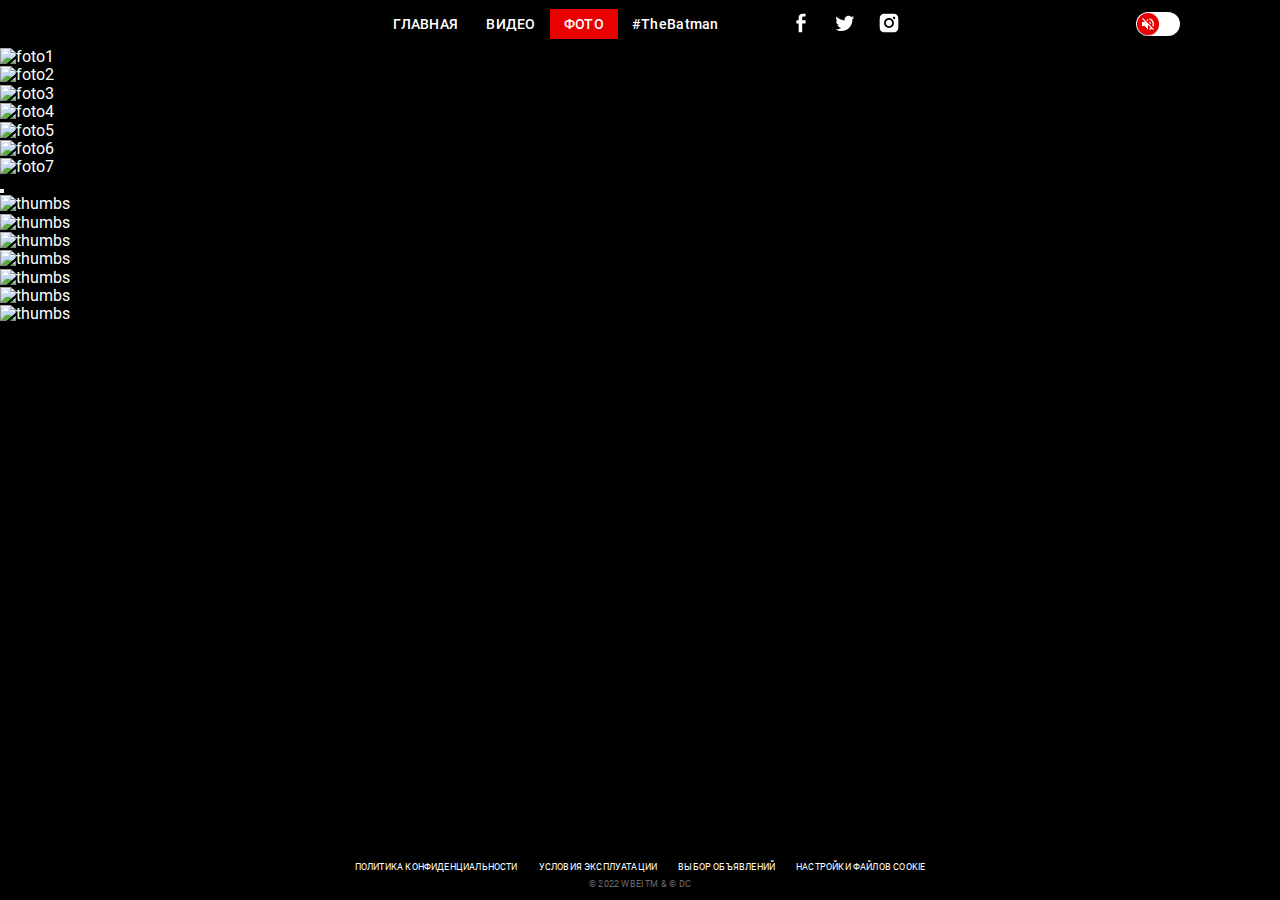
==== photo.html @ 7c3d6215 "Add files via upload" ====
<!DOCTYPE html>
<html lang="ru">
<head>
    <meta charset="UTF-8">
    <meta http-equiv="X-UA-Compatible" content="IE=edge">
    <meta name="viewport" content="width=device-width, initial-scale=1.0">
    <title>THE BATMAN</title>
    <link rel="stylesheet" href="css/normolize.css">
    <link rel="stylesheet" href="css/swiper-bundle.min.css"/>
    <link rel="stylesheet" href="css/style.css">
    <script defer src="js/swiper-bundle.min.js"></script>
    <script defer src="js/app.js"></script>
</head>
<body>
    <header class="header">
        <button class="navigation__burger burger__open">
            <img src="img/menu.svg" alt="icon_burger" class="logo__open">
        </button>
        <nav class="header__navigation navigation">
            <button class="navigation__burger burger__close">
                <img src="img/close.svg" alt="icon_burger" class="logo__close">
            </button>
            <ul class="navigation__list">
                <li class="navigation__item">
                    <a href="index.html" class="navigation__link">Главная</a>
                </li>
                <li class="navigation__item">
                    <a href="video.html" class="navigation__link">Видео</a>
                </li>
                <li class="navigation__item">
                    <a href="#" class="navigation__link navigation__link_active">Фото</a>
                </li>
            </ul>
            <div class="header__hashtag">#TheBatman</div>
            <ul class="header__social">
                <li class="social__item">
                    <a href="#" class="socail__link"><img src="img/facebook.svg" alt="facebook" width="24" height="24"></a>
                </li>
                <li class="social__item">
                    <a href="#" class="socail__link"><img src="img/tweeter.svg" alt="twitter" width="24" height="24"></a>
                </li>
                <li class="social__item">
                    <a href="#" class="socail__link"><img src="img/instagram.svg" alt="instagram" width="24" height="24"></a>
                </li>
            </ul>
        </nav>
        <div class="mute">
            <input type="checkbox" id="mute" class="mute__checkbox">
            <label for="mute" class="mute__label">mute</label>
        </div>
    </header>
    <main class="main main__slider">
        <div class="slider-main swiper">
            <ul class="slider-main__list swiper-wrapper">
                <li class="slider-main__item swiper-slide">
                    <img src="img/photo/photo01.jpg" alt="foto1" class="slider-main__img">
                </li>
                <li class="slider-main__item swiper-slide">
                    <img src="img/photo/photo02.jpg" alt="foto2" class="slider-main__img">
                </li>
                <li class="slider-main__item swiper-slide">
                    <img src="img/photo/photo03.jpg" alt="foto3" class="slider-main__img">
                </li>
                <li class="slider-main__item swiper-slide">
                    <img src="img/photo/photo04.jpg" alt="foto4" class="slider-main__img">
                </li>
                <li class="slider-main__item swiper-slide">
                    <img src="img/photo/photo05.jpg" alt="foto5" class="slider-main__img">
                </li>
                <li class="slider-main__item swiper-slide">
                    <img src="img/photo/photo06.jpg" alt="foto6" class="slider-main__img">
                </li>
                <li class="slider-main__item swiper-slide">
                    <img src="img/photo/photo07.jpg" alt="foto7" class="slider-main__img">
                </li>
            </ul>
        </div>
        <div class="pagination">
            <button class="pagination__arrow"></button>
            <div class="slider-thumbs swiper">
                <ul class="slider-thumbs__list swiper-wrapper">
                    <li class="slider-thumbs__item swiper-slide">
                        <img src="img/photo/photo01-thumbs.jpg" alt="thumbs" class="slide-thumbs__img" width="260" height="100">
                    </li>
                    <li class="slider-thumbs__item swiper-slide">
                        <img src="img/photo/photo02-thumbs.jpg" alt="thumbs" class="slide-thumbs__img" width="260" height="100">
                    </li>
                    <li class="slider-thumbs__item swiper-slide">
                        <img src="img/photo/photo03-thumbs.jpg" alt="thumbs" class="slide-thumbs__img" width="260" height="100">
                    </li>
                    <li class="slider-thumbs__item swiper-slide">
                        <img src="img/photo/photo04-thumbs.jpg" alt="thumbs" class="slide-thumbs__img" width="260" height="100">
                    </li>
                    <li class="slider-thumbs__item swiper-slide">
                        <img src="img/photo/photo05-thumbs.jpg" alt="thumbs" class="slide-thumbs__img" width="260" height="100">
                    </li>
                    <li class="slider-thumbs__item swiper-slide">
                        <img src="img/photo/photo06-thumbs.jpg" alt="thumbs" class="slide-thumbs__img" width="260" height="100">
                    </li>
                    <li class="slider-thumbs__item swiper-slide">
                        <img src="img/photo/photo07-thumbs.jpg" alt="thumbs" class="slide-thumbs__img" width="260" height="100">
                    </li>
                </ul>
            </div>
        </div>
    </main>
    <footer class="footer">
        <ul class="footer__links">
            <li><a href="#" class="footer__link">Политика конфиденциальности</a></li>
            <li><a href="#" class="footer__link">Условия эксплуатации</a></li>
            <li><a href="#" class="footer__link">Выбор объявлений</a></li>
            <li><a href="#" class="footer__link">Настройки файлов cookie</a></li>
        </ul>
        <div class="footer__copyright">© 2022 WBEI TM & © DC</div>
    </footer>
</body>
</html>
---- css/normolize.css ----
/*! normalize.css v8.0.1 | MIT License | github.com/necolas/normalize.css */

/* Document========================================================================== */
  html {line-height: 1.15;-webkit-text-size-adjust: 100%; box-sizing: border-box;}
  *, *::after, *::before {box-sizing: inherit;}

  /* Sections==========================================================================*/
  body {margin: 0;}
  main {display: block;}
  h1 {font-size: 2em;margin: 0.67em 0;} 
  h1, h2, h3, h4, h5, h6, p {margin: 0;}

  /* Grouping content==================================================================*/
  hr {box-sizing: content-box;height: 0;overflow: visible;}
  pre {font-family: monospace, monospace;font-size: 1em;}

  /* Text-level semantics==============================================================*/
  a {background-color: transparent; color: inherit; text-decoration: none;}
  abbr[title] {border-bottom: none; text-decoration: underline;text-decoration: underline dotted;}
  b,strong {font-weight: bolder;}
  code,kbd,samp {font-family: monospace, monospace;font-size: 1em;}
  small {font-size: 80%;}
  sub,sup {font-size: 75%;line-height: 0;position: relative;vertical-align: baseline;}
  sub {bottom: -0.25em;}
  sup {top: -0.5em;}
  ul {list-style: none; margin: 0; padding: 0;}
  
  /* Embedded content====================================================================*/
  img {border-style: none;max-width: 100%;height: auto;}

  /* Forms============================================================================== */
  button,input,optgroup,select,textarea {font-family: inherit; font-size: 100%; line-height: 1.15; margin: 0;}
  button,input {overflow: visible;}
  button,select {text-transform: none;}
  button,[type="button"],[type="reset"],[type="submit"] {-webkit-appearance: button;}
  button::-moz-focus-inner,[type="button"]::-moz-focus-inner,[type="reset"]::-moz-focus-inner,[type="submit"]::-moz-focus-inner {border-style: none;padding: 0;}
  button:-moz-focusring,[type="button"]:-moz-focusring,[type="reset"]:-moz-focusring,[type="submit"]:-moz-focusring {outline: 1px dotted ButtonText;}
  button {padding: 0; cursor: pointer;}
  fieldset {padding: 0.35em 0.75em 0.625em;}
  legend {box-sizing: border-box;color: inherit;display: table;max-width: 100%;padding: 0;white-space: normal;}
  progress {vertical-align: baseline;}
  textarea {overflow: auto;}
  [type="checkbox"],[type="radio"] {box-sizing: border-box;padding: 0;}[type="number"]::-webkit-inner-spin-button,[type="number"]::-webkit-outer-spin-button {height: auto;}
  [type="search"] {-webkit-appearance: textfield;outline-offset: -2px;}
  [type="search"]::-webkit-search-decoration {-webkit-appearance: none;}
  ::-webkit-file-upload-button {-webkit-appearance: button;font: inherit;}
  
  /* Interactive========================================================================== */
  details {display: block;}
  summary {display: list-item;}
  
  /* Misc================================================================================= */
  template {display: none;}
  [hidden] {display: none;}

  /* project setings================================================================================= */
  @font-face {
    font-family: roboto;
    font-weight: 400;
    font-display: swap;
    src: local('roboto'),
    url(../fonts/roboto-v29-latin_cyrillic-regular.woff2) format('woff2'),
    url(../fonts/roboto-v29-latin_cyrillic-regular.woff) format('woff');
  }
  @font-face {
    font-family: roboto;
    font-weight: 500;
    font-display: swap;
    src: local('roboto'),
    url(../fonts/roboto-v29-latin_cyrillic-500.woff2) format('woff2'),
    url(../fonts/roboto-v29-latin_cyrillic-500.woff) format('woff');
  }
---- css/style.css ----
body {
    background-color: #000;
    color: #fff;
    height: 100vh;
    min-width: 320px;
    font-family: roboto, sens-serif;
    display: flex;
    flex-direction: column;
    justify-content: space-between;
}
.header {
    padding: 9px 0;
    position: relative;
}
.burger__open {
    display: none;
}
.header__navigation {
}
.navigation {
    display: flex;
    justify-content: center;
    align-items: center;
    font-weight: 500;
    font-size: 14px;
    line-height: 16px;
    letter-spacing: 0.02em;
}
.burger__close {
    display: none;
}
.navigation__list {
    display: flex;
    text-transform: uppercase;
    margin-right: 14px;
}
.navigation__item {
}
.navigation__link {
    padding: 7px 14px;
    display: block;
}
.navigation__link_active {
    background-color: #E90000;
}
.header__hashtag {
    margin-right: 70px;
}
.header__social {
    display: flex;
}
.social__item:not(:last-child) {
    margin-right: 20px;
}
.socail__link {
}
.mute {
    position: absolute;
    right: 100px;
    top: 50%;
    transform: translateY(-50%);
    width: 44px;
    height: 24px;
    overflow: hidden;
    background-color: #fff;
    border-radius: 30px;
}
.mute__checkbox {
    position: relative;
    width: 100%;
    height: 100%;
    padding: 0;
    margin: 0;
    opacity: 0;
    cursor: pointer;
    z-index: 3;
}
.mute__label::before,
.mute__label::after {
    content: "";
    position: absolute;
    top: 1px;
    left: 1px;
    display: block;
    width: 22px;
    height: 22px;
    border-radius: 50%;
    background-color: #E90000;
    box-shadow: 0px 1px 1px rgba(69, 2, 2, 0.3);
    transition: left .3s ease-in-out, right .3s ease-in-out;
}
.mute__label::before {
    background-image: url(../img/volume_off.svg);
    background-position: center;
    background-repeat: no-repeat;
}
.mute__label::after {
    right: -22px;
    left: auto;
    background-image: url(../img/volume_up.svg);
    background-position: center;
    background-repeat: no-repeat;
}
.mute__checkbox:checked+.mute__label::before {
    left: -22px;
}
.mute__checkbox:checked+.mute__label::after {
    right: 1px;
}
.main {
    flex-grow: 1;
}
.main_index {
    display: flex;
    align-items: center;
    background-image: url(../img/bg.jpg); 
    background-position: top;
    background-size: cover;
    padding-left: 180px;
}
.logo {
    animation: zoomIn 1s;
}
@keyframes zoomIn {
    from {
        transform: scale3d(0,0,0);
    }
}
.footer {
    padding: 10px 10px;
    display: flex;
    flex-direction: column;
    align-items: center;
    font-size: 9px;
    line-height: 11px;
    letter-spacing: 0.02em;
    text-transform: uppercase;
}
.footer__links {
    display: flex;
    margin-bottom: 6px;
    gap: 21px;
}
.footer__link {
}
.footer__copyright {
    color: #6A6A6A;
}
@media (max-width: 1024px) {
    .mute {
        right: 20px;
    }
    .main_index {
        padding-left: 60px;
    }
}
@media (max-width: 768px) {
    .header {
        display: flex;
        align-items: center;
        padding: 0 20px;
    }
    .burger__close {
        position: absolute;
        display: block;
        top: 20px;
        left: 20px;
        background-color: transparent;
        border: none;
        width: 16px;
        height: 16px;
    }
    .burger__open {
        display: block;
        background-color: transparent;
        border: none;
        margin: 20px 0;
    }
    .navigation {
        position: fixed;
        top: 0;
        left: 0;
        bottom: 0;
        width: 240px;
        transform: translateX(-240px);
        background-color: #260707;
        flex-direction: column;
        justify-content: flex-start;
        padding-top: 90px;
        text-align: center;
        align-items: stretch; 
        transition: transform .3s ease-in-out;
    }
    .navigation_active {
        transform: translateX(0);
    }
    .navigation__list {
        flex-direction: column;
        margin-right: 0;
        gap: 6px;
        margin-bottom: 6px;
    }
    .navigation__link {
        padding: 12px 0;
    }
    .header__hashtag {
        margin-right: 0;
        margin-bottom: 40px;
    }
    .header__social {
        justify-content: center;
    }
    .main_index {
        padding: 0 0 0 30px;
    }
    .logo {
        width: 230px;
    }
    .footer {
        padding: 0 20px;
        text-align: center;
    }
}
@media (max-width: 580px) {
    .main_index {
        align-items: flex-end;
        justify-content: center;
        padding: 0 0 60px 0;
        background-image: linear-gradient(0.11deg, rgba(0, 0, 0, 0.76) 32.14%, rgba(255, 0, 0, 0) 72.56%), url(../img/photomobile.jpg);
    }
    .footer {
        font-size: 6px;
        line-height: 7px;
    }
    .logo {
        width: 125px;
    }
}
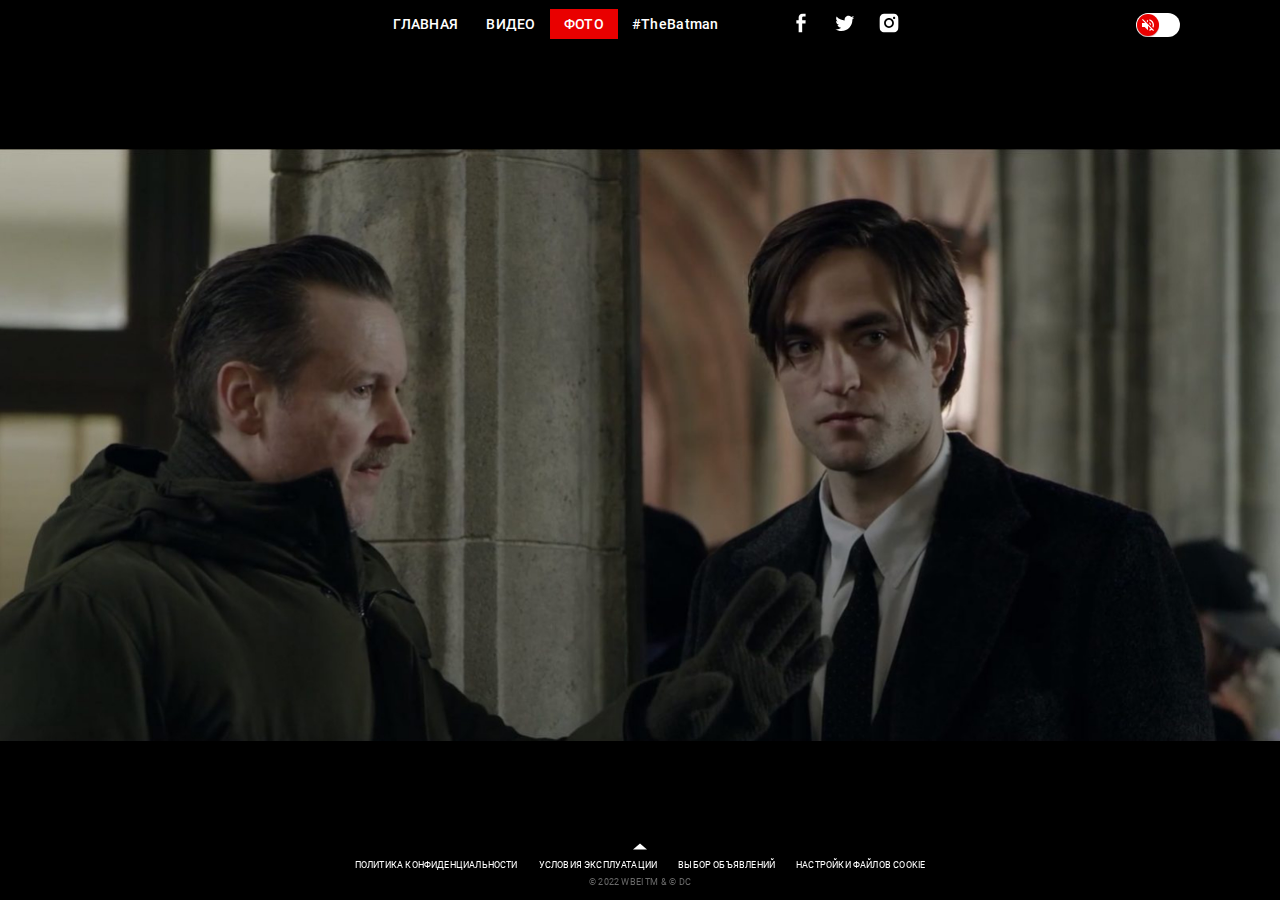
==== commit a7669cb8: "Full project" ====
--- a/photo.html
+++ b/photo.html
@@ -5,6 +5,7 @@
     <meta http-equiv="X-UA-Compatible" content="IE=edge">
     <meta name="viewport" content="width=device-width, initial-scale=1.0">
     <title>THE BATMAN</title>
+    <link rel="icon" href="img/ficon.png" type="image/png">
     <link rel="stylesheet" href="css/normolize.css">
     <link rel="stylesheet" href="css/swiper-bundle.min.css"/>
     <link rel="stylesheet" href="css/style.css">
@@ -13,7 +14,7 @@
 </head>
 <body>
     <header class="header">
-        <button class="navigation__burger burger__open">
+        <button class="burger burger__open">
             <img src="img/menu.svg" alt="icon_burger" class="logo__open">
         </button>
         <nav class="header__navigation navigation">
--- a/css/style.css
+++ b/css/style.css
@@ -9,13 +9,12 @@
     justify-content: space-between;
 }
 .header {
+    height: 50px;
     padding: 9px 0;
     position: relative;
 }
 .burger__open {
     display: none;
-}
-.header__navigation {
 }
 .navigation {
     display: flex;
@@ -34,8 +33,6 @@
     text-transform: uppercase;
     margin-right: 14px;
 }
-.navigation__item {
-}
 .navigation__link {
     padding: 7px 14px;
     display: block;
@@ -51,8 +48,6 @@
 }
 .social__item:not(:last-child) {
     margin-right: 20px;
-}
-.socail__link {
 }
 .mute {
     position: absolute;
@@ -109,6 +104,7 @@
 }
 .main {
     flex-grow: 1;
+    position: relative;
 }
 .main_index {
     display: flex;
@@ -127,6 +123,8 @@
     }
 }
 .footer {
+    position: relative;
+    z-index: 500;
     padding: 10px 10px;
     display: flex;
     flex-direction: column;
@@ -135,16 +133,83 @@
     line-height: 11px;
     letter-spacing: 0.02em;
     text-transform: uppercase;
+    height: 50px;
 }
 .footer__links {
     display: flex;
     margin-bottom: 6px;
     gap: 21px;
 }
-.footer__link {
-}
 .footer__copyright {
     color: #6A6A6A;
+}
+.main__slider {
+    height: calc(100% - 100px);
+    overflow: hidden;
+    padding-bottom: 10px;
+}
+/* ===============slider-photo================================= */
+.slider-main {
+    height: 100%;
+}
+.slider-main__item {
+    display: flex;
+    align-items: center;
+    justify-content: center;
+}
+.pagination {
+    position: absolute;
+    bottom: 0;
+    left: 0;
+    right: 0;
+    background-color: #000;
+    min-height: 144;
+    z-index: 400;
+    padding-top: 12px;
+    padding-bottom: 15px;
+    padding-left: 20px;
+    padding-right: 20px;
+    transform: translateY(calc(100% - 25px));
+    transition: transform 1s ease-in-out;
+}
+.pagination_active {
+    transform: translateY(0);
+}
+.pagination__arrow {
+    display: block;
+    margin: 0 auto 20px;
+    width: 0;
+    height: 0;
+    border-left: 7px solid transparent;
+    border-right: 7px solid transparent;
+    border-top: 6px solid transparent;
+    border-bottom: 6px solid #fff;
+    background-color: transparent;
+    transition: border-color .3s ease-in-out;
+}
+.pagination_active .pagination__arrow {
+    border-bottom: 6px solid transparent;
+    border-top: 6px solid #fff;
+}
+.pagination__arrow:hover {
+    border-bottom-color: #E90000;
+}
+.pagination_active .pagination__arrow:hover {
+    border-bottom-color: transparent;
+    border-top-color: #E90000;
+}
+.slider-thumbs {
+    max-width: 820px;
+}
+/* ===============slider-video================================= */
+.slider-main__video {
+    height: 100%;
+    width: 100%;
+    object-fit: contain;
+}
+.slider-thumbs__img {
+    max-height: 100px;
+    object-fit: cover;
 }
 @media (max-width: 1024px) {
     .mute {
@@ -193,6 +258,7 @@
     }
     .navigation_active {
         transform: translateX(0);
+        z-index: 700;
     }
     .navigation__list {
         flex-direction: column;
@@ -231,8 +297,15 @@
     .footer {
         font-size: 6px;
         line-height: 7px;
+        height: 50px;
     }
     .logo {
-        width: 125px;
-    }
-}
+        width: 150px;
+    }
+    .pagination__arrow {
+        margin-bottom: 6px;
+    }
+    .pagination {
+        min-height: 80px;
+    }
+}
